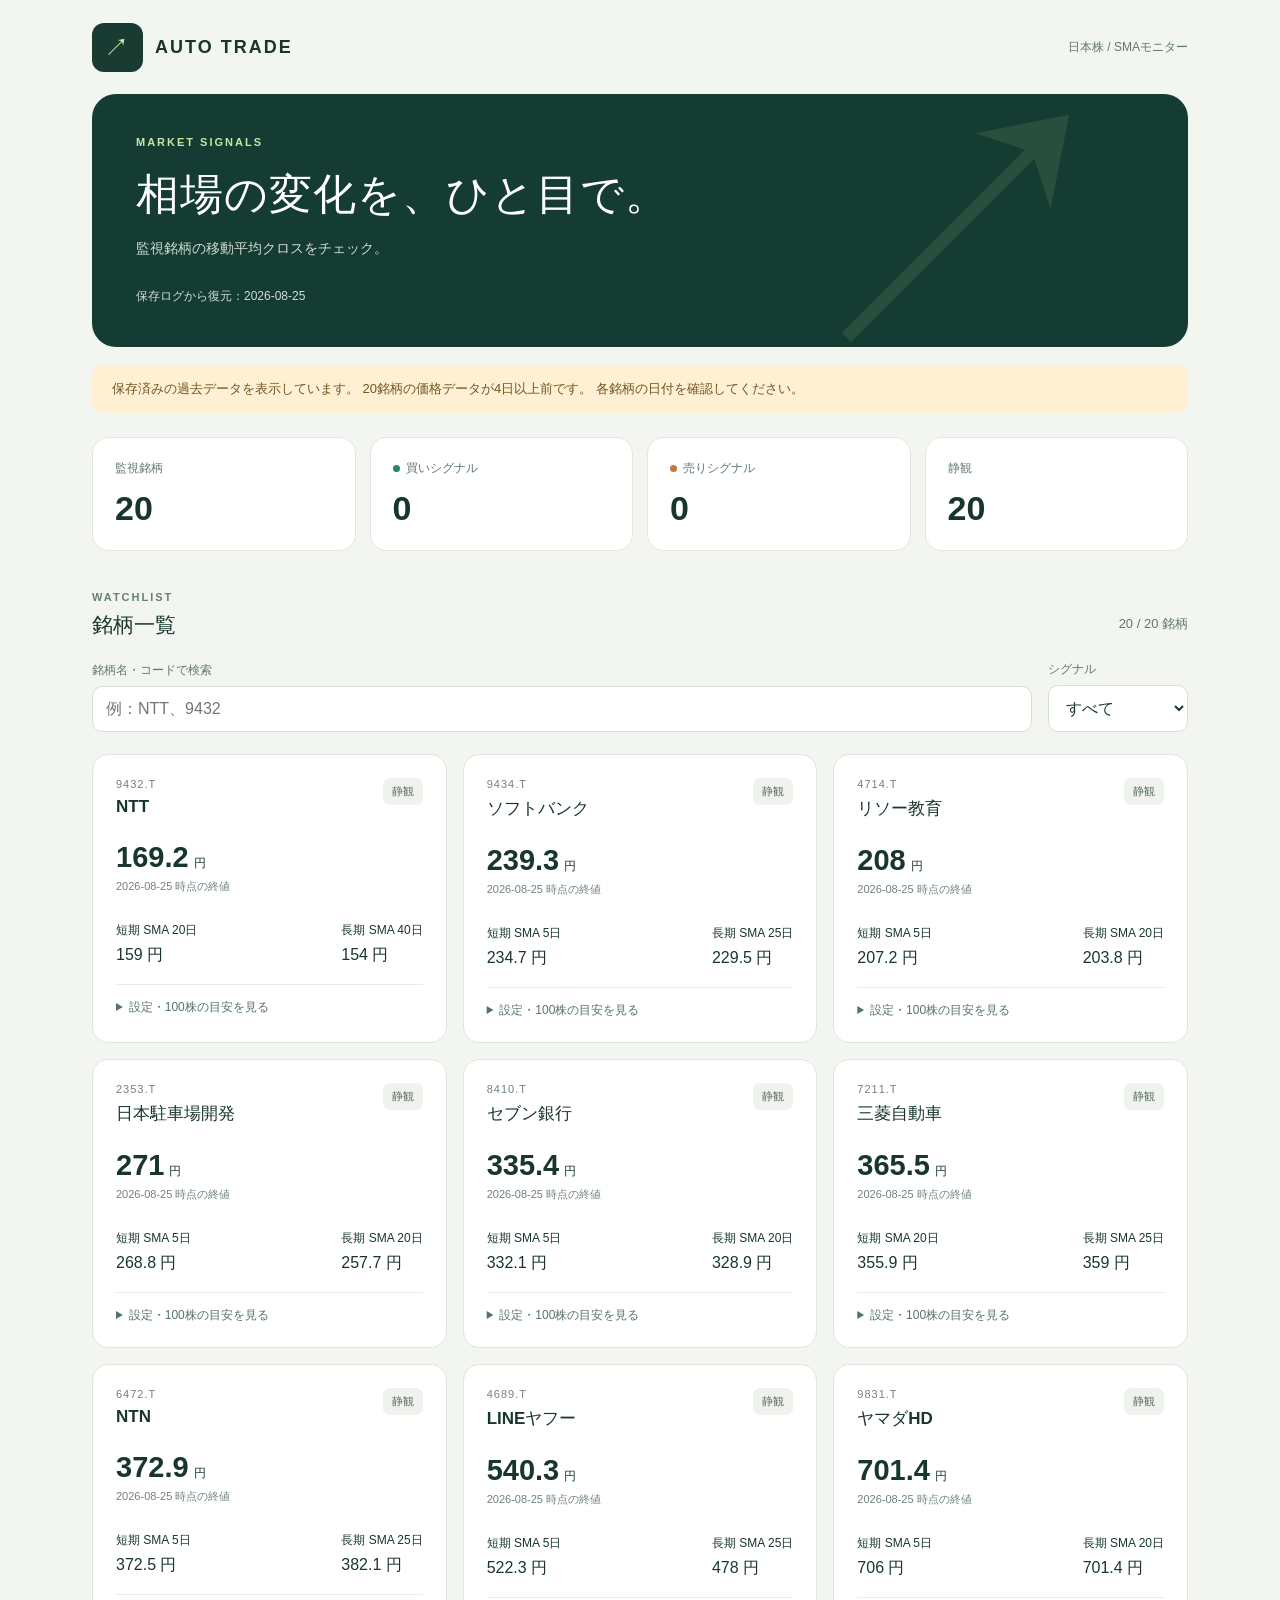
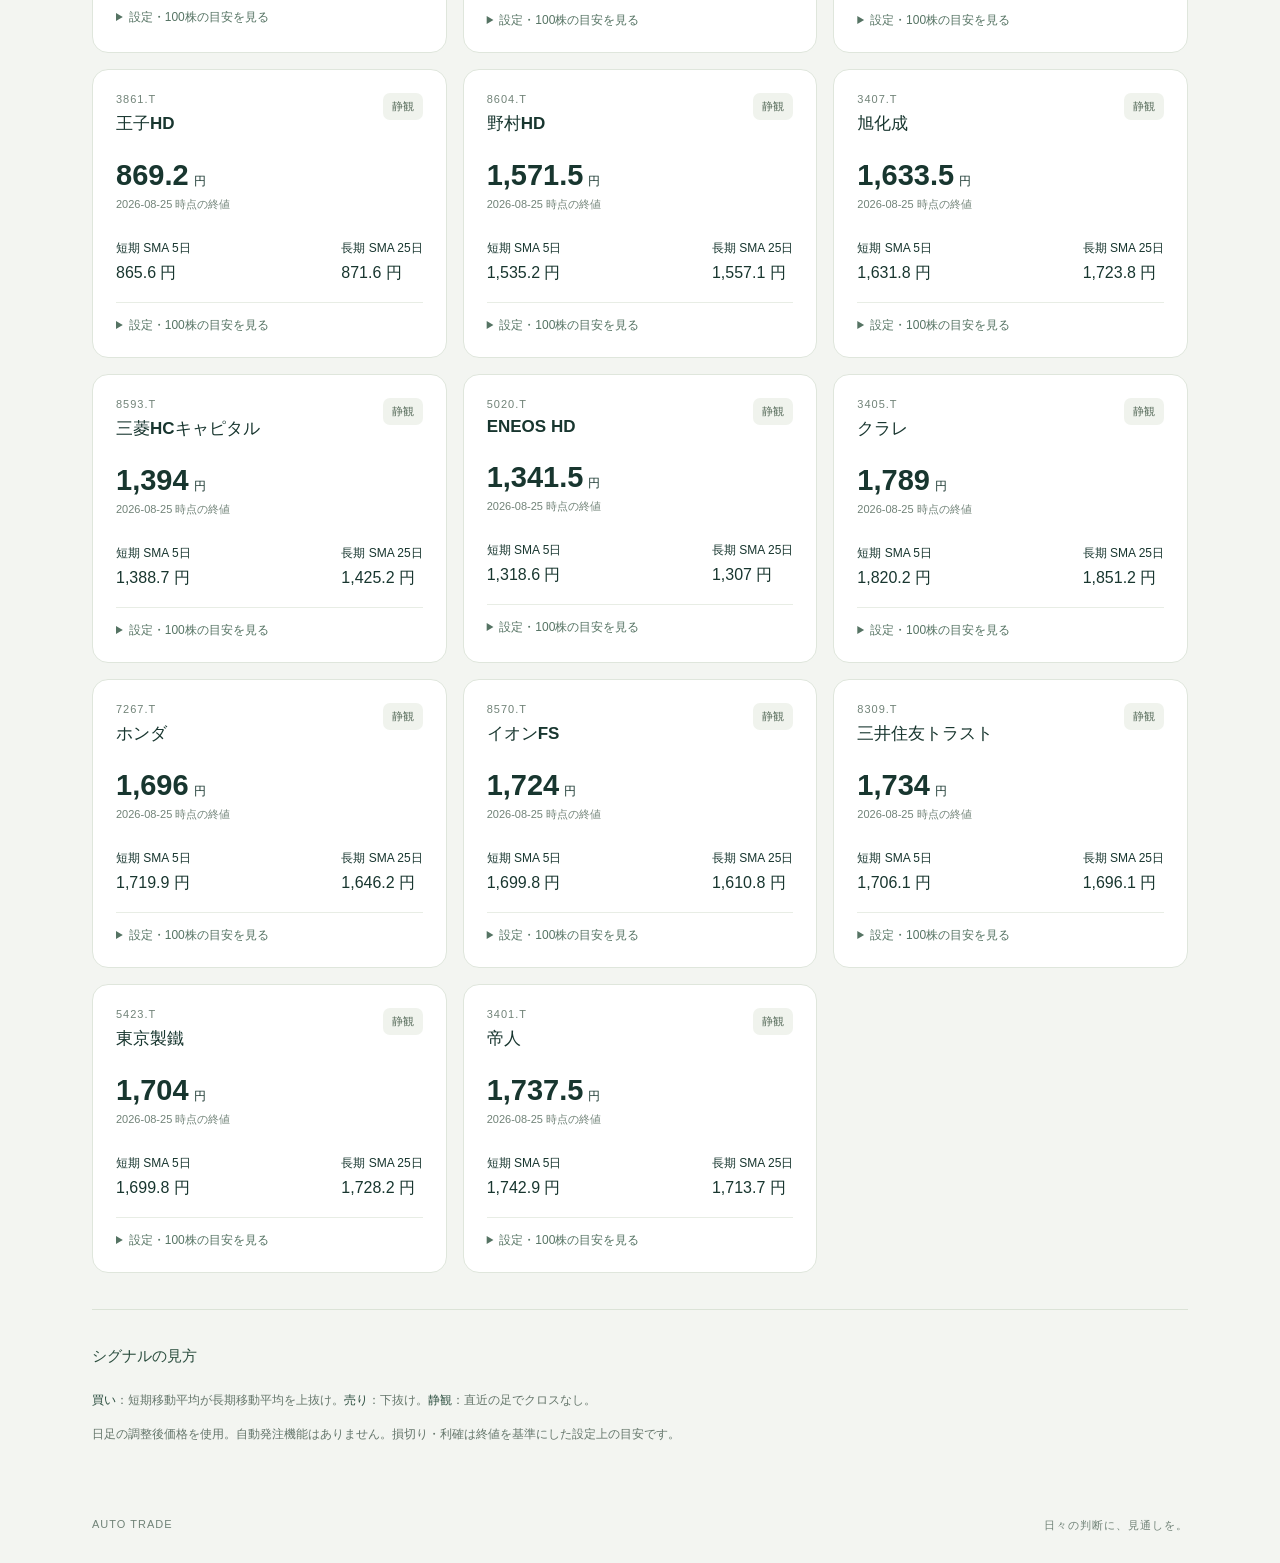
==== site/index.html @ 1e4bc66f "Publish mobile signal dashboard" ====
<!doctype html>
<html lang="ja">
<head><meta charset="utf-8"><meta name="viewport" content="width=device-width, initial-scale=1"><meta name="theme-color" content="#112b27"><title>AUTO TRADE | シグナルボード</title><link rel="stylesheet" href="style.css"><script src="app.js" defer></script></head>
<body>
<header><a href="./" class="brand"><span class="mark">↗</span> AUTO TRADE</a><span class="header-note">日本株 / SMAモニター</span></header>
<main><section class="hero"><div class="eyebrow">MARKET SIGNALS</div><h1>相場の変化を、<br>ひと目で。</h1><p>監視銘柄の移動平均クロスをチェック。</p><div id="updated">データを読み込んでいます…</div></section>
<div id="notice" role="status" hidden></div>
<section class="summary" aria-label="シグナル集計"><div><span>監視銘柄</span><strong id="total">—</strong></div><div><span><i class="dot buy"></i>買いシグナル</span><strong id="buy">—</strong></div><div><span><i class="dot sell"></i>売りシグナル</span><strong id="sell">—</strong></div><div><span>静観</span><strong id="hold">—</strong></div></section>
<section class="watchlist"><div class="section-title"><div><div class="eyebrow">WATCHLIST</div><h2>銘柄一覧</h2></div><span id="count" aria-live="polite"></span></div><div class="controls"><label class="search"><span>銘柄名・コードで検索</span><input id="search" type="search" placeholder="例：NTT、9432" autocomplete="off"></label><label class="filter-label">シグナル<select id="filter"><option value="all">すべて</option><option value="buy">買い</option><option value="sell">売り</option><option value="hold">静観</option><option value="unavailable">取得不可</option></select></label></div><div id="stocks" class="grid"></div><p id="empty" hidden>該当する銘柄はありません。検索条件を変更してください。</p></section>
<section class="explanation"><h2>シグナルの見方</h2><p><b>買い</b>：短期移動平均が長期移動平均を上抜け。<b>売り</b>：下抜け。<b>静観</b>：直近の足でクロスなし。</p><p>日足の調整後価格を使用。自動発注機能はありません。損切り・利確は終値を基準にした設定上の目安です。</p></section>
</main><footer>AUTO TRADE <span>日々の判断に、見通しを。</span></footer>
</body></html>
---- site/style.css ----
:root{font-family:-apple-system,BlinkMacSystemFont,"Hiragino Kaku Gothic ProN","Noto Sans JP",sans-serif;color:#18362f;background:#f3f5f1;font-synthesis:none}*{box-sizing:border-box}body{margin:0}header,main,footer{max-width:1160px;margin:auto}header{height:94px;display:flex;align-items:center;justify-content:space-between;padding:0 32px}.brand{text-decoration:none;color:inherit;font-size:18px;font-weight:800;letter-spacing:2px;display:flex;align-items:center;gap:12px}.mark{background:#183c32;color:#ccebaa;border-radius:12px;padding:8px 12px;font-size:25px}.header-note{font-size:12px;color:#63776f}main{padding:0 32px}.hero{position:relative;border-radius:24px;background:#153c32;color:#fff;padding:42px 44px;overflow:hidden}.hero:after{content:'↗';position:absolute;right:55px;top:-90px;font-size:350px;color:#c8eba51a;pointer-events:none}.eyebrow{font-size:11px;font-weight:700;letter-spacing:2px;color:#648173}.hero .eyebrow{color:#c4e8a4}h1{font-size:43px;line-height:1.4;letter-spacing:1px;margin:16px 0}h1 br{display:none}.hero p{font-size:14px;color:#d0ddd5}#updated{font-size:12px;margin-top:30px;color:#d0ddd5}#notice{background:#fff0d4;color:#715622;padding:15px 20px;border-radius:12px;margin-top:18px;font-size:13px}.summary{display:grid;grid-template-columns:repeat(4,1fr);gap:14px;margin:24px 0 40px}.summary>div{padding:22px;background:white;border:1px solid #e1e7df;border-radius:16px}.summary span{display:block;font-size:12px;color:#63776f}.summary strong{display:block;font-size:34px;margin-top:12px;font-weight:600}.dot{display:inline-block;width:7px;height:7px;border-radius:50%;margin-right:6px}.dot.buy{background:#288565}.dot.sell{background:#c27743}.section-title{display:flex;justify-content:space-between;align-items:center}h2{font-size:21px;margin:8px 0 18px}#count{font-size:13px;color:#63776f}.controls{display:flex;gap:16px;margin:4px 0 22px;align-items:end}.search{flex:1}.controls label{font-size:12px;color:#63776f}.search span{display:block;margin-bottom:7px}input,select{font:inherit;color:#18362f;border:1px solid #d5dfd3;border-radius:10px;background:white;padding:13px;font-size:16px}input{width:100%}.filter-label select{display:block;margin-top:7px;min-width:140px}input:focus,select:focus,summary:focus-visible{outline:2px solid #3c805f;outline-offset:3px}.grid{display:grid;grid-template-columns:repeat(3,minmax(0,1fr));gap:16px}.card{background:#fff;border:1px solid #dfe6dc;border-radius:16px;padding:23px;min-width:0}.card-head{display:flex;justify-content:space-between;align-items:start;gap:8px}.ticker{font-size:11px;color:#718378;letter-spacing:1px}.card h3{font-size:17px;margin:7px 0 0}.badge{font-size:11px;padding:6px 9px;background:#f0f3ed;border-radius:7px;white-space:nowrap;color:#526756}.badge.buy{background:#dff1e6;color:#196548}.badge.sell{background:#fce9dc;color:#97572d}.price{font-size:29px;font-weight:600;margin:24px 0 5px;font-variant-numeric:tabular-nums}.price small{font-size:12px;font-weight:400;margin-left:5px}.date{font-size:11px;color:#718378}.averages{display:flex;justify-content:space-between;padding:18px 0;font-size:12px;margin-top:10px;gap:8px}.averages b{display:block;font-size:16px;margin-top:6px;font-weight:500}details{border-top:1px solid #e8ede5;font-size:12px}summary{cursor:pointer;padding-top:14px;color:#557363}dl{display:grid;grid-template-columns:1fr 1fr;gap:10px}dd{text-align:right;margin:0}dt{color:#6a7c70}.explanation{margin:36px 0;padding:24px 0;border-top:1px solid #dbe3d7;color:#65766b;font-size:12px;line-height:1.9}.explanation h2{font-size:15px;color:#294c3d}.explanation b{color:#294c3d}footer{padding:0 32px 30px;font-size:11px;letter-spacing:1px;display:flex;justify-content:space-between;color:#718378}#empty{padding:35px;text-align:center;color:#6a7c70}@media(max-width:900px){.grid{grid-template-columns:repeat(2,minmax(0,1fr))}.hero:after{right:0}h1{font-size:36px}}@media(max-width:600px){header{height:76px;padding:0 20px}.brand{font-size:14px}.header-note{font-size:10px}main{padding:0 16px}.hero{padding:30px 24px;border-radius:18px}h1{font-size:32px}h1 br{display:block}.hero:after{font-size:290px;right:-45px;top:-35px}.hero p{font-size:12px}.summary{grid-template-columns:repeat(2,1fr);gap:10px;margin:16px 0 30px}.summary>div{padding:17px}.summary strong{font-size:29px;margin-top:8px}.grid{grid-template-columns:1fr}.controls{gap:10px}.filter-label select{min-width:100px}.card{padding:22px}.price{margin-top:20px}.explanation{padding:18px 6px}footer{padding:0 20px 24px;font-size:9px}.header-note{max-width:85px;text-align:right}}
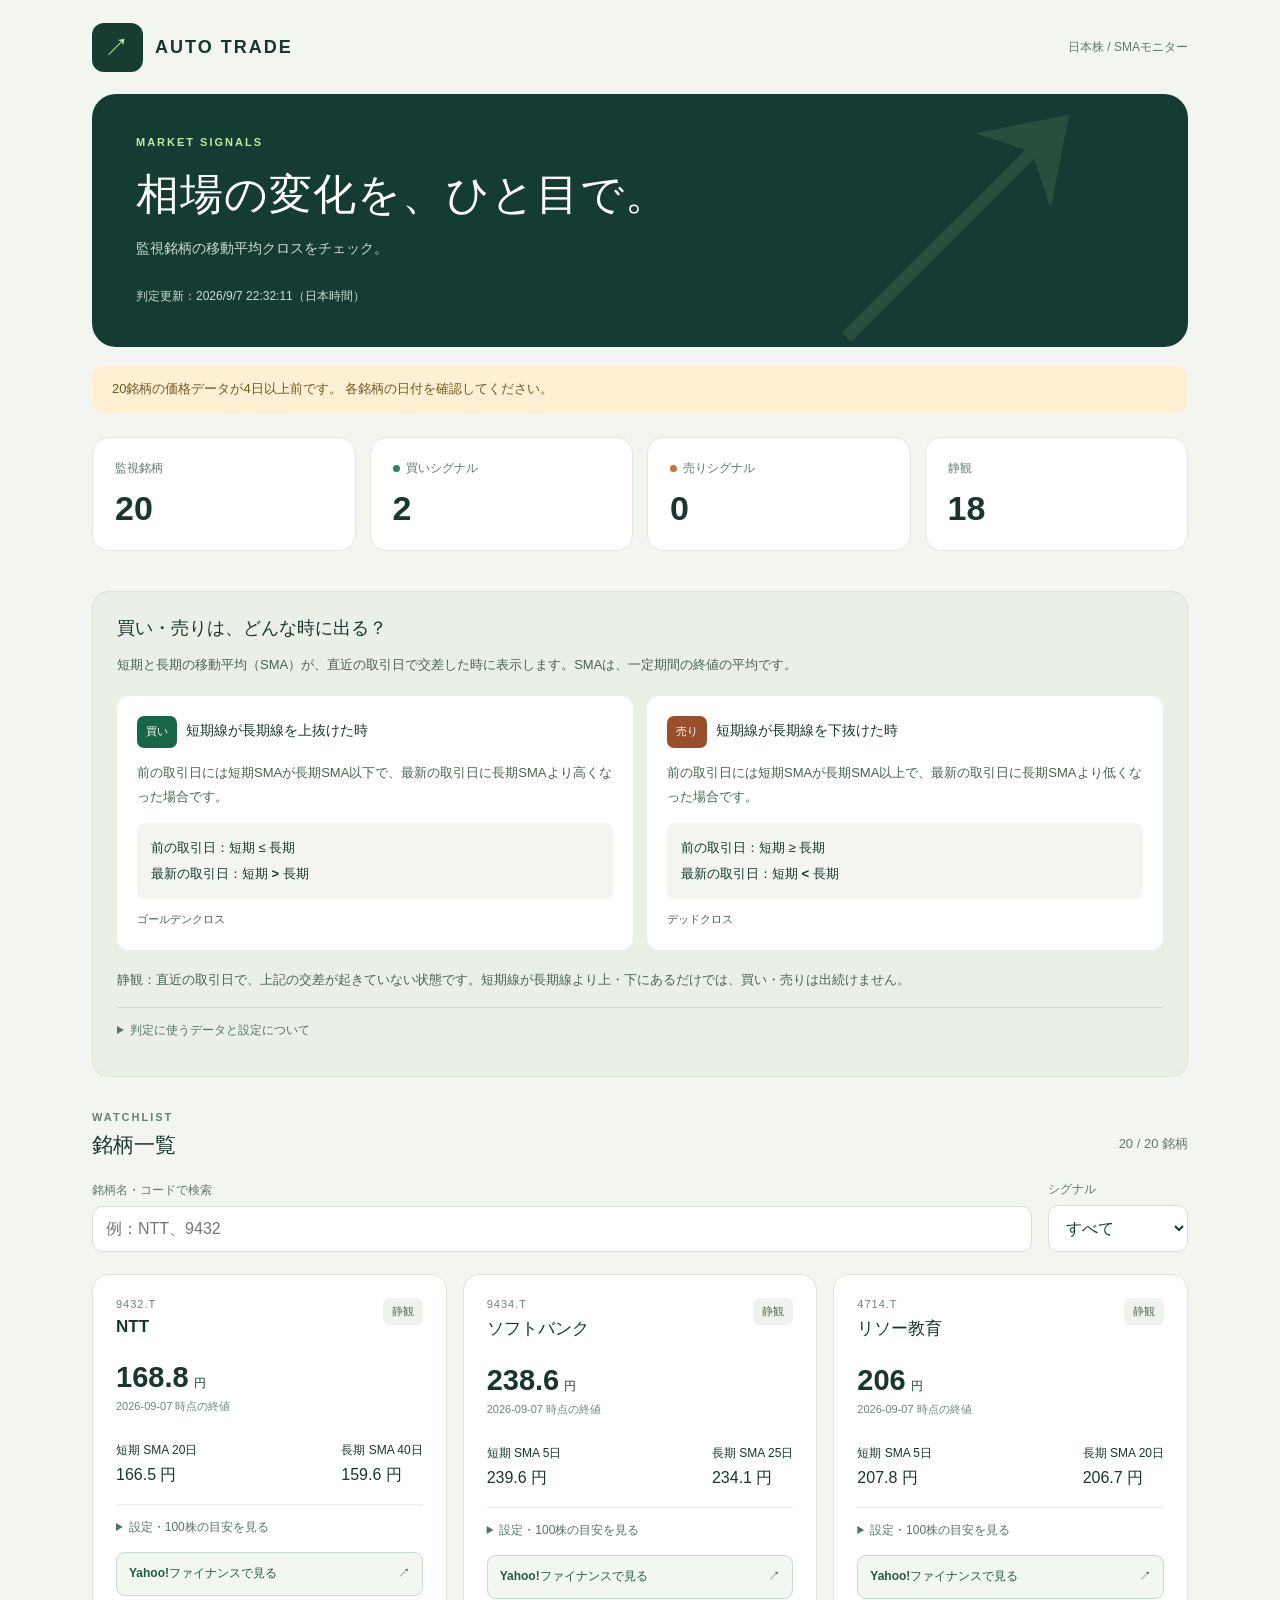
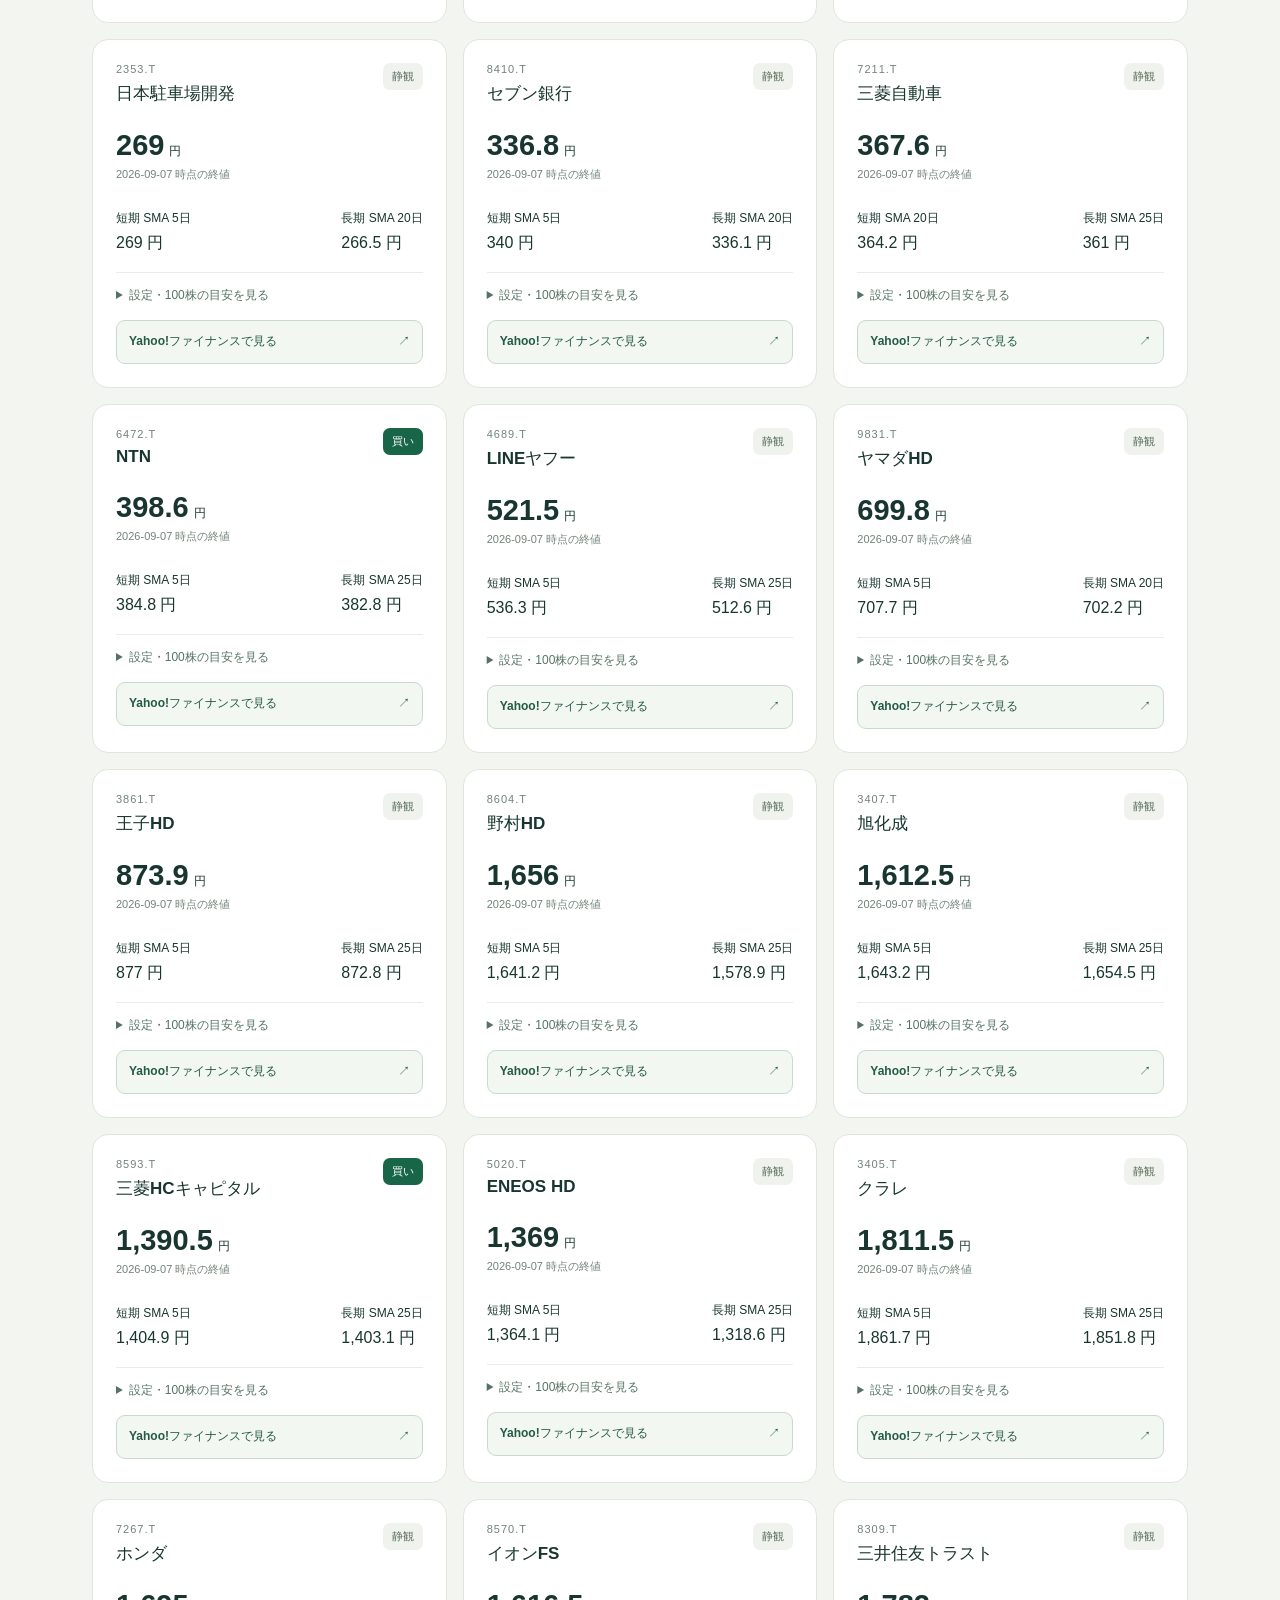
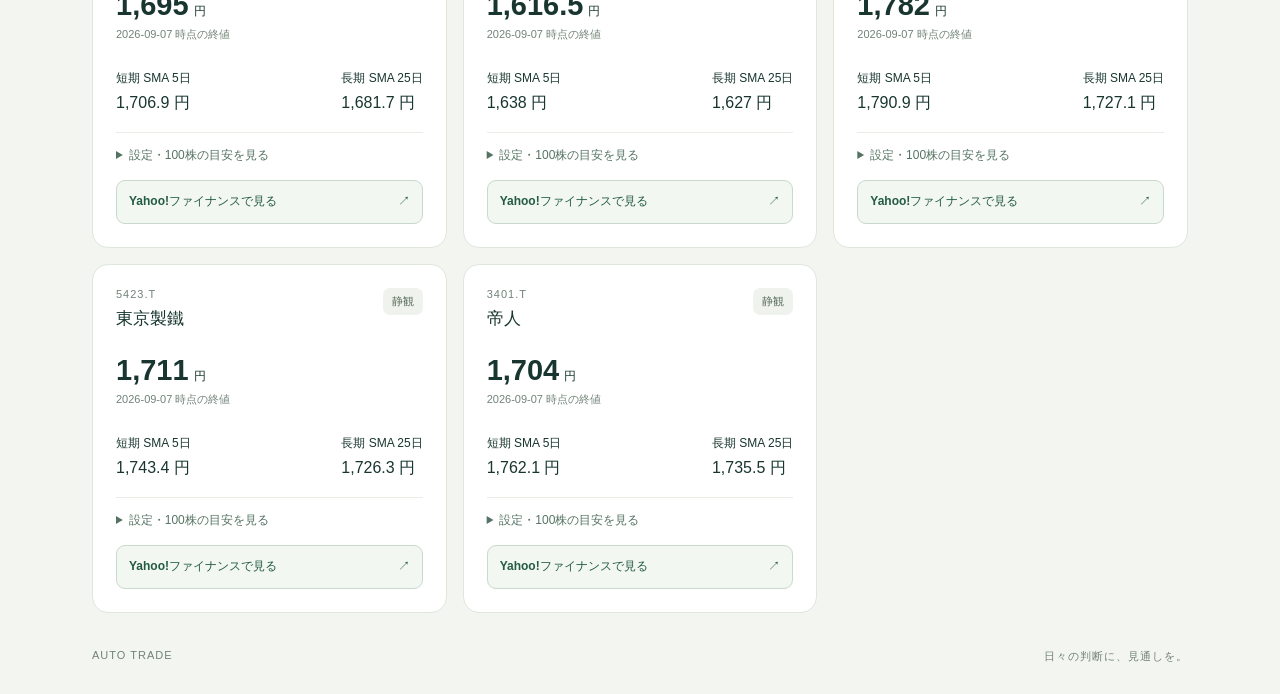
==== commit ce63055b: "Update signal dashboard" ====
--- a/site/index.html
+++ b/site/index.html
@@ -6,7 +6,17 @@
 <main><section class="hero"><div class="eyebrow">MARKET SIGNALS</div><h1>相場の変化を、<br>ひと目で。</h1><p>監視銘柄の移動平均クロスをチェック。</p><div id="updated">データを読み込んでいます…</div></section>
 <div id="notice" role="status" hidden></div>
 <section class="summary" aria-label="シグナル集計"><div><span>監視銘柄</span><strong id="total">—</strong></div><div><span><i class="dot buy"></i>買いシグナル</span><strong id="buy">—</strong></div><div><span><i class="dot sell"></i>売りシグナル</span><strong id="sell">—</strong></div><div><span>静観</span><strong id="hold">—</strong></div></section>
+<section class="signal-guide" aria-labelledby="signal-guide-title">
+<h2 id="signal-guide-title">買い・売りは、どんな時に出る？</h2>
+<p class="guide-intro">短期と長期の移動平均（SMA）が、直近の取引日で交差した時に表示します。SMAは、一定期間の終値の平均です。</p>
+<div class="signal-rules">
+<article class="signal-rule"><h3><span class="badge buy">買い</span> 短期線が長期線を上抜けた時</h3><p>前の取引日には短期SMAが長期SMA以下で、最新の取引日に長期SMAより高くなった場合です。</p><div class="rule-formula">前の取引日：短期 ≤ 長期<br><strong>最新の取引日：短期 &gt; 長期</strong></div><p class="rule-name">ゴールデンクロス</p></article>
+<article class="signal-rule"><h3><span class="badge sell">売り</span> 短期線が長期線を下抜けた時</h3><p>前の取引日には短期SMAが長期SMA以上で、最新の取引日に長期SMAより低くなった場合です。</p><div class="rule-formula">前の取引日：短期 ≥ 長期<br><strong>最新の取引日：短期 &lt; 長期</strong></div><p class="rule-name">デッドクロス</p></article>
+</div>
+<p class="guide-note"><b>静観：</b>直近の取引日で、上記の交差が起きていない状態です。短期線が長期線より上・下にあるだけでは、買い・売りは出続けません。</p>
+<details class="guide-details"><summary>判定に使うデータと設定について</summary><p>各銘柄カードの日付の調整後終値を使い、その1つ前の取引日と比較します。短期・長期の期間は銘柄ごとに異なり、カードに表示しています。必要なデータがそろわない場合は「取得不可」です。</p><p>売りシグナルは移動平均の交差で判定します。表示中の損切り・利確価格への到達を判定したものではありません。損切り・利確価格は終値を基準にした設定上の目安で、自動発注機能はありません。</p></details>
+</section>
 <section class="watchlist"><div class="section-title"><div><div class="eyebrow">WATCHLIST</div><h2>銘柄一覧</h2></div><span id="count" aria-live="polite"></span></div><div class="controls"><label class="search"><span>銘柄名・コードで検索</span><input id="search" type="search" placeholder="例：NTT、9432" autocomplete="off"></label><label class="filter-label">シグナル<select id="filter"><option value="all">すべて</option><option value="buy">買い</option><option value="sell">売り</option><option value="hold">静観</option><option value="unavailable">取得不可</option></select></label></div><div id="stocks" class="grid"></div><p id="empty" hidden>該当する銘柄はありません。検索条件を変更してください。</p></section>
-<section class="explanation"><h2>シグナルの見方</h2><p><b>買い</b>：短期移動平均が長期移動平均を上抜け。<b>売り</b>：下抜け。<b>静観</b>：直近の足でクロスなし。</p><p>日足の調整後価格を使用。自動発注機能はありません。損切り・利確は終値を基準にした設定上の目安です。</p></section>
+
 </main><footer>AUTO TRADE <span>日々の判断に、見通しを。</span></footer>
 </body></html>
--- a/site/style.css
+++ b/site/style.css
@@ -1 +1,5 @@
-:root{font-family:-apple-system,BlinkMacSystemFont,"Hiragino Kaku Gothic ProN","Noto Sans JP",sans-serif;color:#18362f;background:#f3f5f1;font-synthesis:none}*{box-sizing:border-box}body{margin:0}header,main,footer{max-width:1160px;margin:auto}header{height:94px;display:flex;align-items:center;justify-content:space-between;padding:0 32px}.brand{text-decoration:none;color:inherit;font-size:18px;font-weight:800;letter-spacing:2px;display:flex;align-items:center;gap:12px}.mark{background:#183c32;color:#ccebaa;border-radius:12px;padding:8px 12px;font-size:25px}.header-note{font-size:12px;color:#63776f}main{padding:0 32px}.hero{position:relative;border-radius:24px;background:#153c32;color:#fff;padding:42px 44px;overflow:hidden}.hero:after{content:'↗';position:absolute;right:55px;top:-90px;font-size:350px;color:#c8eba51a;pointer-events:none}.eyebrow{font-size:11px;font-weight:700;letter-spacing:2px;color:#648173}.hero .eyebrow{color:#c4e8a4}h1{font-size:43px;line-height:1.4;letter-spacing:1px;margin:16px 0}h1 br{display:none}.hero p{font-size:14px;color:#d0ddd5}#updated{font-size:12px;margin-top:30px;color:#d0ddd5}#notice{background:#fff0d4;color:#715622;padding:15px 20px;border-radius:12px;margin-top:18px;font-size:13px}.summary{display:grid;grid-template-columns:repeat(4,1fr);gap:14px;margin:24px 0 40px}.summary>div{padding:22px;background:white;border:1px solid #e1e7df;border-radius:16px}.summary span{display:block;font-size:12px;color:#63776f}.summary strong{display:block;font-size:34px;margin-top:12px;font-weight:600}.dot{display:inline-block;width:7px;height:7px;border-radius:50%;margin-right:6px}.dot.buy{background:#288565}.dot.sell{background:#c27743}.section-title{display:flex;justify-content:space-between;align-items:center}h2{font-size:21px;margin:8px 0 18px}#count{font-size:13px;color:#63776f}.controls{display:flex;gap:16px;margin:4px 0 22px;align-items:end}.search{flex:1}.controls label{font-size:12px;color:#63776f}.search span{display:block;margin-bottom:7px}input,select{font:inherit;color:#18362f;border:1px solid #d5dfd3;border-radius:10px;background:white;padding:13px;font-size:16px}input{width:100%}.filter-label select{display:block;margin-top:7px;min-width:140px}input:focus,select:focus,summary:focus-visible{outline:2px solid #3c805f;outline-offset:3px}.grid{display:grid;grid-template-columns:repeat(3,minmax(0,1fr));gap:16px}.card{background:#fff;border:1px solid #dfe6dc;border-radius:16px;padding:23px;min-width:0}.card-head{display:flex;justify-content:space-between;align-items:start;gap:8px}.ticker{font-size:11px;color:#718378;letter-spacing:1px}.card h3{font-size:17px;margin:7px 0 0}.badge{font-size:11px;padding:6px 9px;background:#f0f3ed;border-radius:7px;white-space:nowrap;color:#526756}.badge.buy{background:#dff1e6;color:#196548}.badge.sell{background:#fce9dc;color:#97572d}.price{font-size:29px;font-weight:600;margin:24px 0 5px;font-variant-numeric:tabular-nums}.price small{font-size:12px;font-weight:400;margin-left:5px}.date{font-size:11px;color:#718378}.averages{display:flex;justify-content:space-between;padding:18px 0;font-size:12px;margin-top:10px;gap:8px}.averages b{display:block;font-size:16px;margin-top:6px;font-weight:500}details{border-top:1px solid #e8ede5;font-size:12px}summary{cursor:pointer;padding-top:14px;color:#557363}dl{display:grid;grid-template-columns:1fr 1fr;gap:10px}dd{text-align:right;margin:0}dt{color:#6a7c70}.explanation{margin:36px 0;padding:24px 0;border-top:1px solid #dbe3d7;color:#65766b;font-size:12px;line-height:1.9}.explanation h2{font-size:15px;color:#294c3d}.explanation b{color:#294c3d}footer{padding:0 32px 30px;font-size:11px;letter-spacing:1px;display:flex;justify-content:space-between;color:#718378}#empty{padding:35px;text-align:center;color:#6a7c70}@media(max-width:900px){.grid{grid-template-columns:repeat(2,minmax(0,1fr))}.hero:after{right:0}h1{font-size:36px}}@media(max-width:600px){header{height:76px;padding:0 20px}.brand{font-size:14px}.header-note{font-size:10px}main{padding:0 16px}.hero{padding:30px 24px;border-radius:18px}h1{font-size:32px}h1 br{display:block}.hero:after{font-size:290px;right:-45px;top:-35px}.hero p{font-size:12px}.summary{grid-template-columns:repeat(2,1fr);gap:10px;margin:16px 0 30px}.summary>div{padding:17px}.summary strong{font-size:29px;margin-top:8px}.grid{grid-template-columns:1fr}.controls{gap:10px}.filter-label select{min-width:100px}.card{padding:22px}.price{margin-top:20px}.explanation{padding:18px 6px}footer{padding:0 20px 24px;font-size:9px}.header-note{max-width:85px;text-align:right}}
+:root{font-family:-apple-system,BlinkMacSystemFont,"Hiragino Kaku Gothic ProN","Noto Sans JP",sans-serif;color:#18362f;background:#f3f5f1;font-synthesis:none}*{box-sizing:border-box}body{margin:0}header,main,footer{max-width:1160px;margin:auto}header{height:94px;display:flex;align-items:center;justify-content:space-between;padding:0 32px}.brand{text-decoration:none;color:inherit;font-size:18px;font-weight:800;letter-spacing:2px;display:flex;align-items:center;gap:12px}.mark{background:#183c32;color:#ccebaa;border-radius:12px;padding:8px 12px;font-size:25px}.header-note{font-size:12px;color:#63776f}main{padding:0 32px}.hero{position:relative;border-radius:24px;background:#153c32;color:#fff;padding:42px 44px;overflow:hidden}.hero:after{content:'↗';position:absolute;right:55px;top:-90px;font-size:350px;color:#c8eba51a;pointer-events:none}.eyebrow{font-size:11px;font-weight:700;letter-spacing:2px;color:#648173}.hero .eyebrow{color:#c4e8a4}h1{font-size:43px;line-height:1.4;letter-spacing:1px;margin:16px 0}h1 br{display:none}.hero p{font-size:14px;color:#d0ddd5}#updated{font-size:12px;margin-top:30px;color:#d0ddd5}#notice{background:#fff0d4;color:#715622;padding:15px 20px;border-radius:12px;margin-top:18px;font-size:13px}.summary{display:grid;grid-template-columns:repeat(4,1fr);gap:14px;margin:24px 0 40px}.summary>div{padding:22px;background:white;border:1px solid #e1e7df;border-radius:16px}.summary span{display:block;font-size:12px;color:#63776f}.summary strong{display:block;font-size:34px;margin-top:12px;font-weight:600}.dot{display:inline-block;width:7px;height:7px;border-radius:50%;margin-right:6px}.dot.buy{background:#288565}.dot.sell{background:#c27743}.section-title{display:flex;justify-content:space-between;align-items:center}h2{font-size:21px;margin:8px 0 18px}#count{font-size:13px;color:#63776f}.controls{display:flex;gap:16px;margin:4px 0 22px;align-items:end}.search{flex:1}.controls label{font-size:12px;color:#63776f}.search span{display:block;margin-bottom:7px}input,select{font:inherit;color:#18362f;border:1px solid #d5dfd3;border-radius:10px;background:white;padding:13px;font-size:16px}input{width:100%}.filter-label select{display:block;margin-top:7px;min-width:140px}input:focus,select:focus,summary:focus-visible{outline:2px solid #3c805f;outline-offset:3px}.grid{display:grid;grid-template-columns:repeat(3,minmax(0,1fr));gap:16px}.card{background:#fff;border:1px solid #dfe6dc;border-radius:16px;padding:23px;min-width:0}.card-head{display:flex;justify-content:space-between;align-items:start;gap:8px}.ticker{font-size:11px;color:#718378;letter-spacing:1px}.card h3{font-size:17px;margin:7px 0 0}.badge{font-size:11px;padding:6px 9px;background:#f0f3ed;border-radius:7px;white-space:nowrap;color:#526756}.badge.buy{background:#196548;color:#fff;font-weight:700}.badge.sell{background:#97502b;color:#fff;font-weight:700}.price{font-size:29px;font-weight:600;margin:24px 0 5px;font-variant-numeric:tabular-nums}.price small{font-size:12px;font-weight:400;margin-left:5px}.date{font-size:11px;color:#718378}.averages{display:flex;justify-content:space-between;padding:18px 0;font-size:12px;margin-top:10px;gap:8px}.averages b{display:block;font-size:16px;margin-top:6px;font-weight:500}details{border-top:1px solid #e8ede5;font-size:12px}summary{cursor:pointer;padding-top:14px;color:#557363}dl{display:grid;grid-template-columns:1fr 1fr;gap:10px}dd{text-align:right;margin:0}dt{color:#6a7c70}.explanation{margin:36px 0;padding:24px 0;border-top:1px solid #dbe3d7;color:#65766b;font-size:12px;line-height:1.9}.explanation h2{font-size:15px;color:#294c3d}.explanation b{color:#294c3d}footer{padding:0 32px 30px;font-size:11px;letter-spacing:1px;display:flex;justify-content:space-between;color:#718378}#empty{padding:35px;text-align:center;color:#6a7c70}@media(max-width:900px){.grid{grid-template-columns:repeat(2,minmax(0,1fr))}.hero:after{right:0}h1{font-size:36px}}@media(max-width:600px){header{height:76px;padding:0 20px}.brand{font-size:14px}.header-note{font-size:10px}main{padding:0 16px}.hero{padding:30px 24px;border-radius:18px}h1{font-size:32px}h1 br{display:block}.hero:after{font-size:290px;right:-45px;top:-35px}.hero p{font-size:12px}.summary{grid-template-columns:repeat(2,1fr);gap:10px;margin:16px 0 30px}.summary>div{padding:17px}.summary strong{font-size:29px;margin-top:8px}.grid{grid-template-columns:1fr}.controls{gap:10px}.filter-label select{min-width:100px}.card{padding:22px}.price{margin-top:20px}.explanation{padding:18px 6px}footer{padding:0 20px 24px;font-size:9px}.header-note{max-width:85px;text-align:right}}
+
+.finance-link{display:flex;align-items:center;justify-content:space-between;gap:8px;min-height:44px;margin-top:16px;padding:10px 12px;border:1px solid #c8d9cd;border-radius:9px;background:#f3f7f1;color:#245c43;font-size:12px;font-weight:600;text-decoration:none}.finance-link:hover{background:#e4efdf;border-color:#71977d}.finance-link:focus-visible{outline:2px solid #3c805f;outline-offset:3px}
+
+.signal-guide{margin:0 0 34px;padding:24px;border:1px solid #dbe3d7;border-radius:16px;background:#eaf0e6}.signal-guide h2{font-size:18px;margin:0 0 10px}.guide-intro,.guide-note,.guide-details p{font-size:13px;line-height:1.9;color:#496151}.signal-rules{display:grid;grid-template-columns:repeat(2,minmax(0,1fr));gap:14px;margin-top:18px}.signal-rule{padding:20px;background:#fff;border-radius:12px}.signal-rule h3{font-size:14px;line-height:1.8;margin:0 0 12px}.signal-rule h3 .badge{display:inline-block;margin-right:5px}.signal-rule p{font-size:13px;line-height:1.9;color:#496151}.rule-formula{background:#f3f6f0;border-radius:8px;padding:12px 14px;font-size:13px;line-height:2}.signal-rule .rule-name{font-size:11px;margin:10px 0 0}.guide-note{margin:18px 0 14px}.guide-details{border-color:#cbd8c8}.guide-details summary{min-height:44px}.watchlist{margin-bottom:36px}@media(max-width:600px){.signal-guide{padding:18px}.signal-rules{grid-template-columns:1fr}.signal-guide h2{font-size:16px}.signal-rule{padding:16px}}
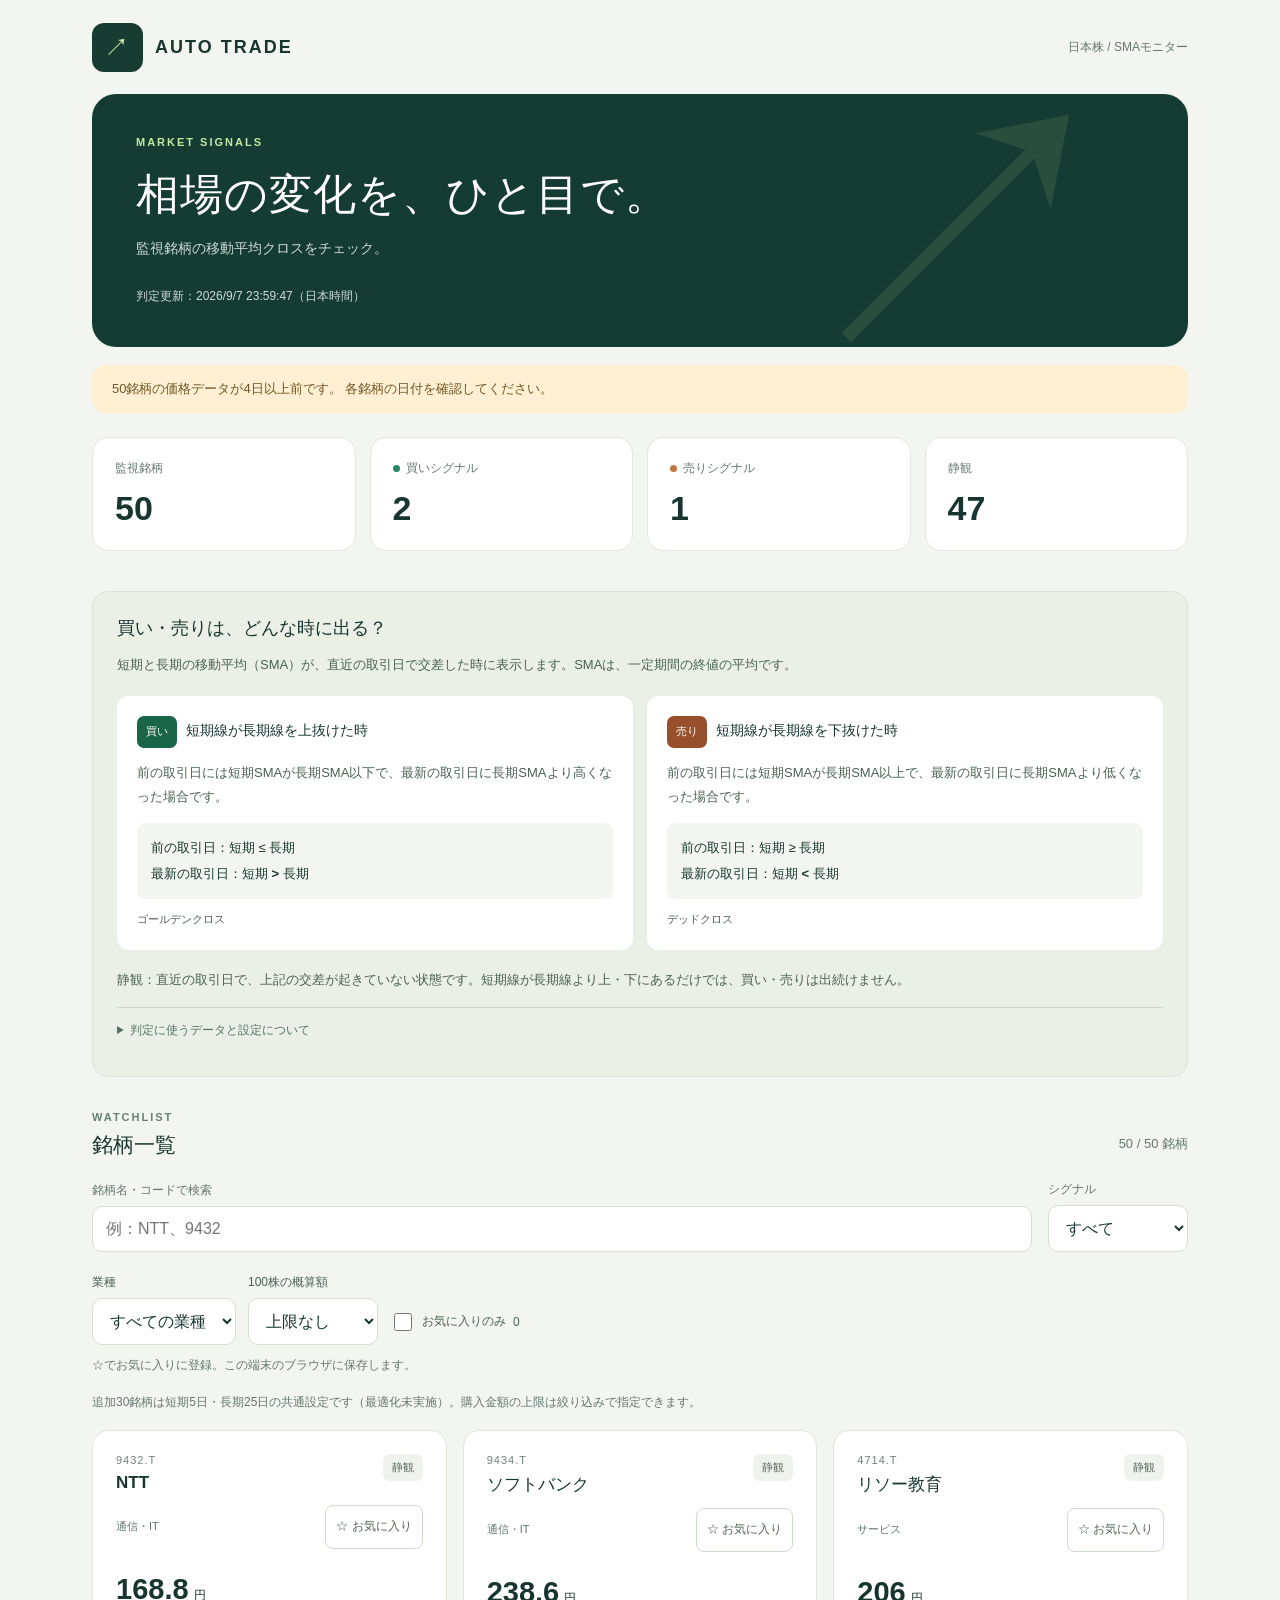
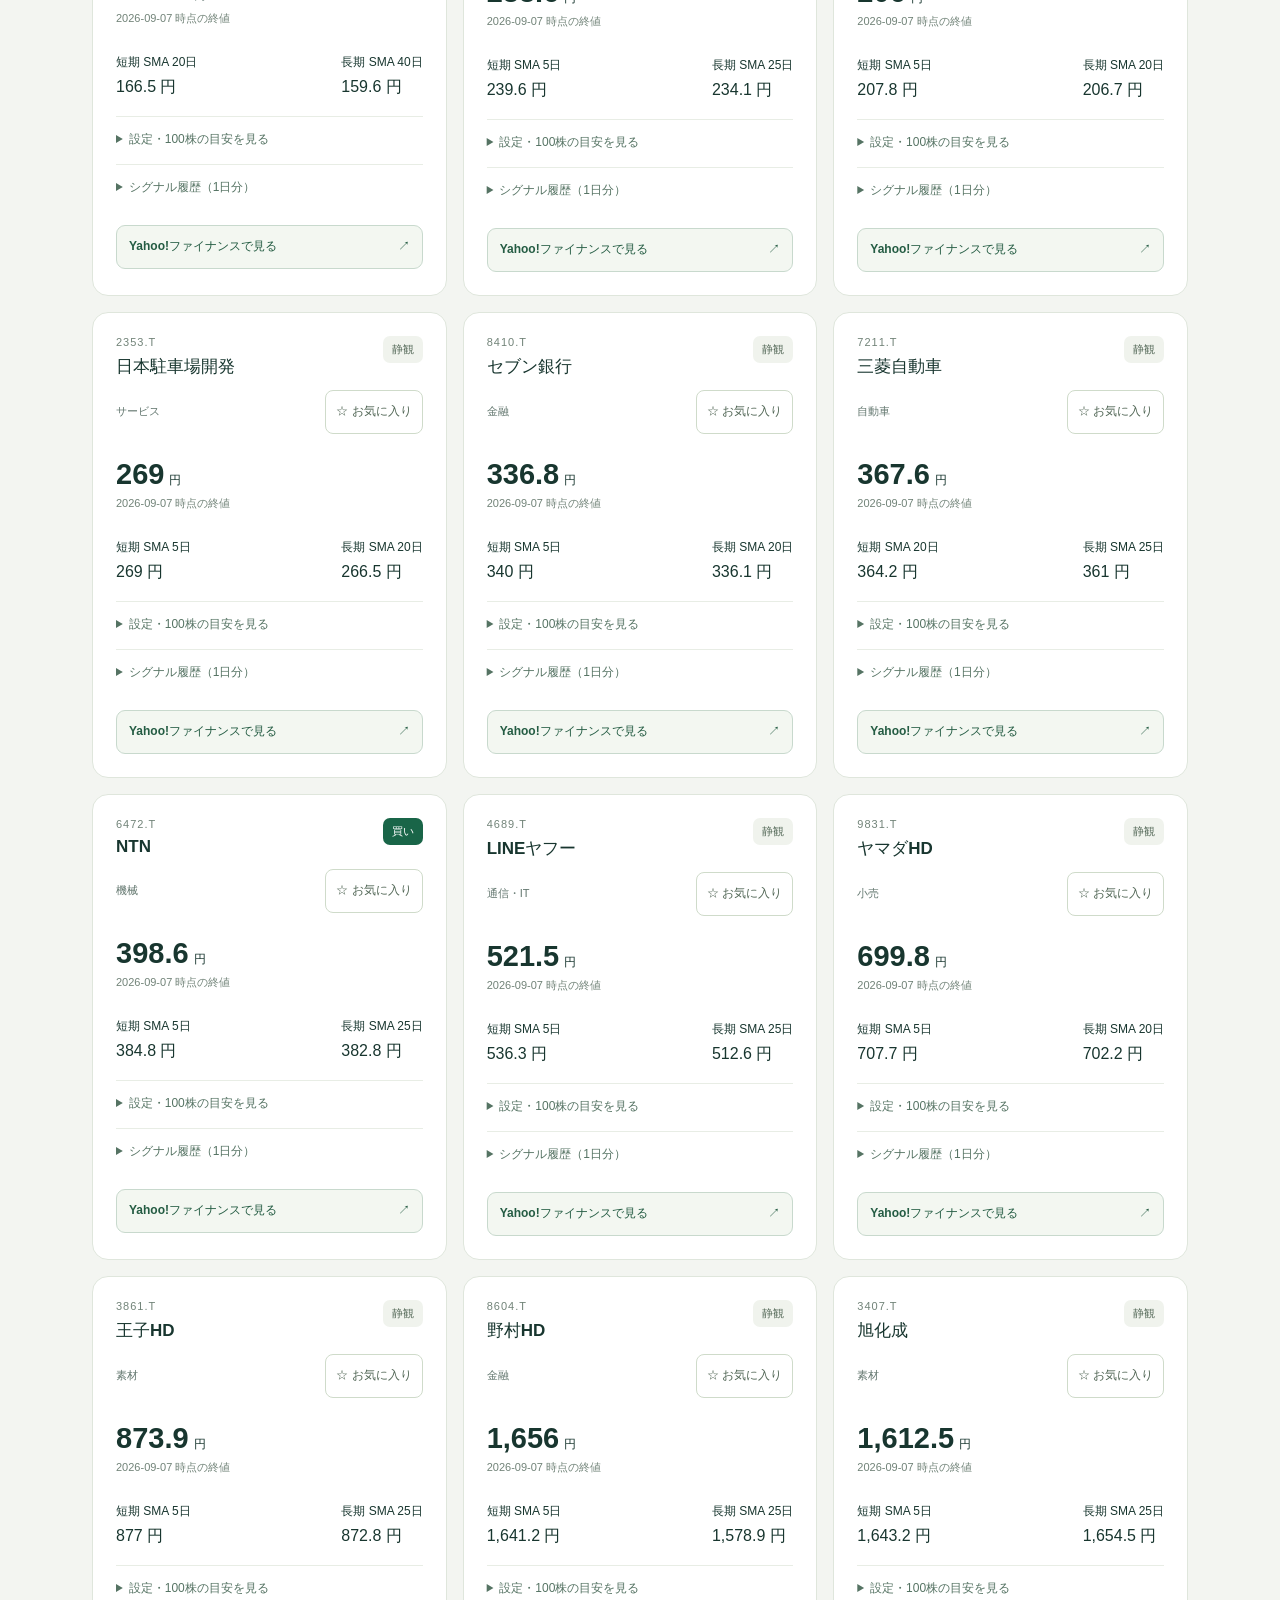
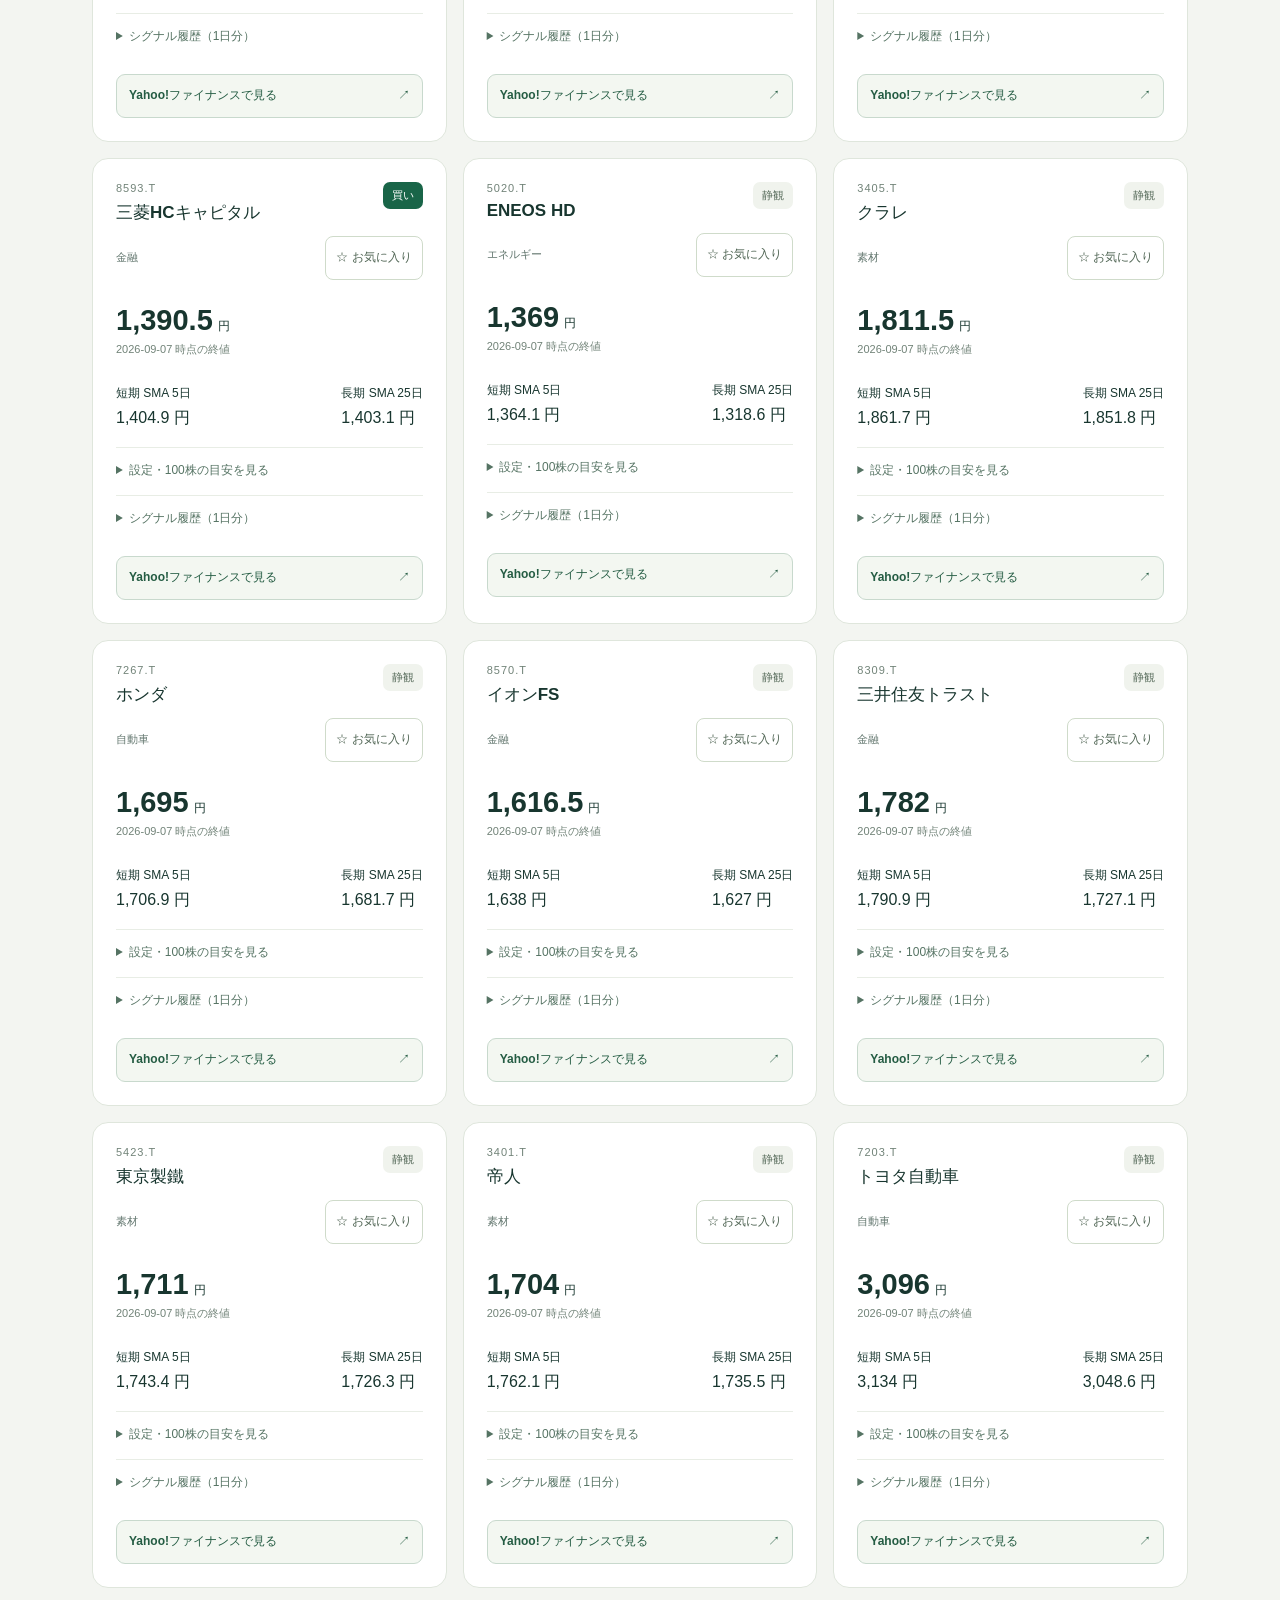
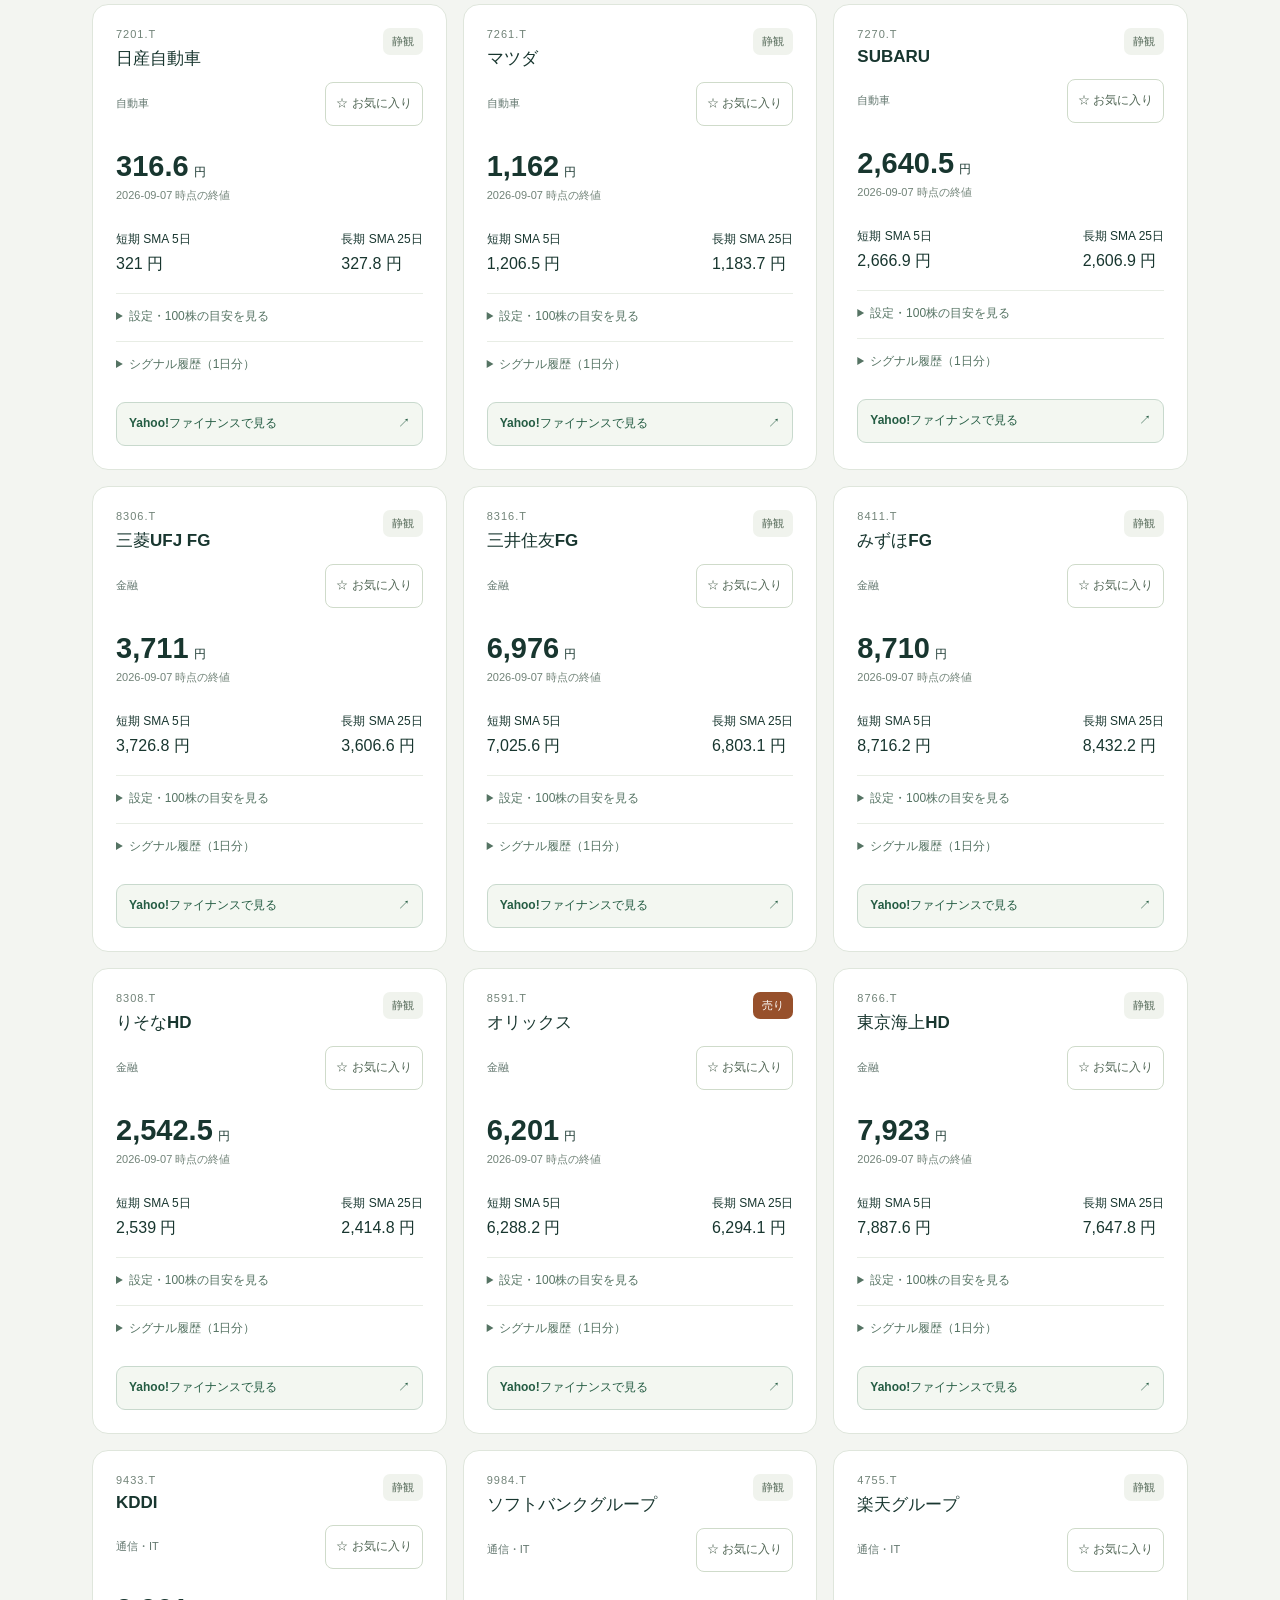
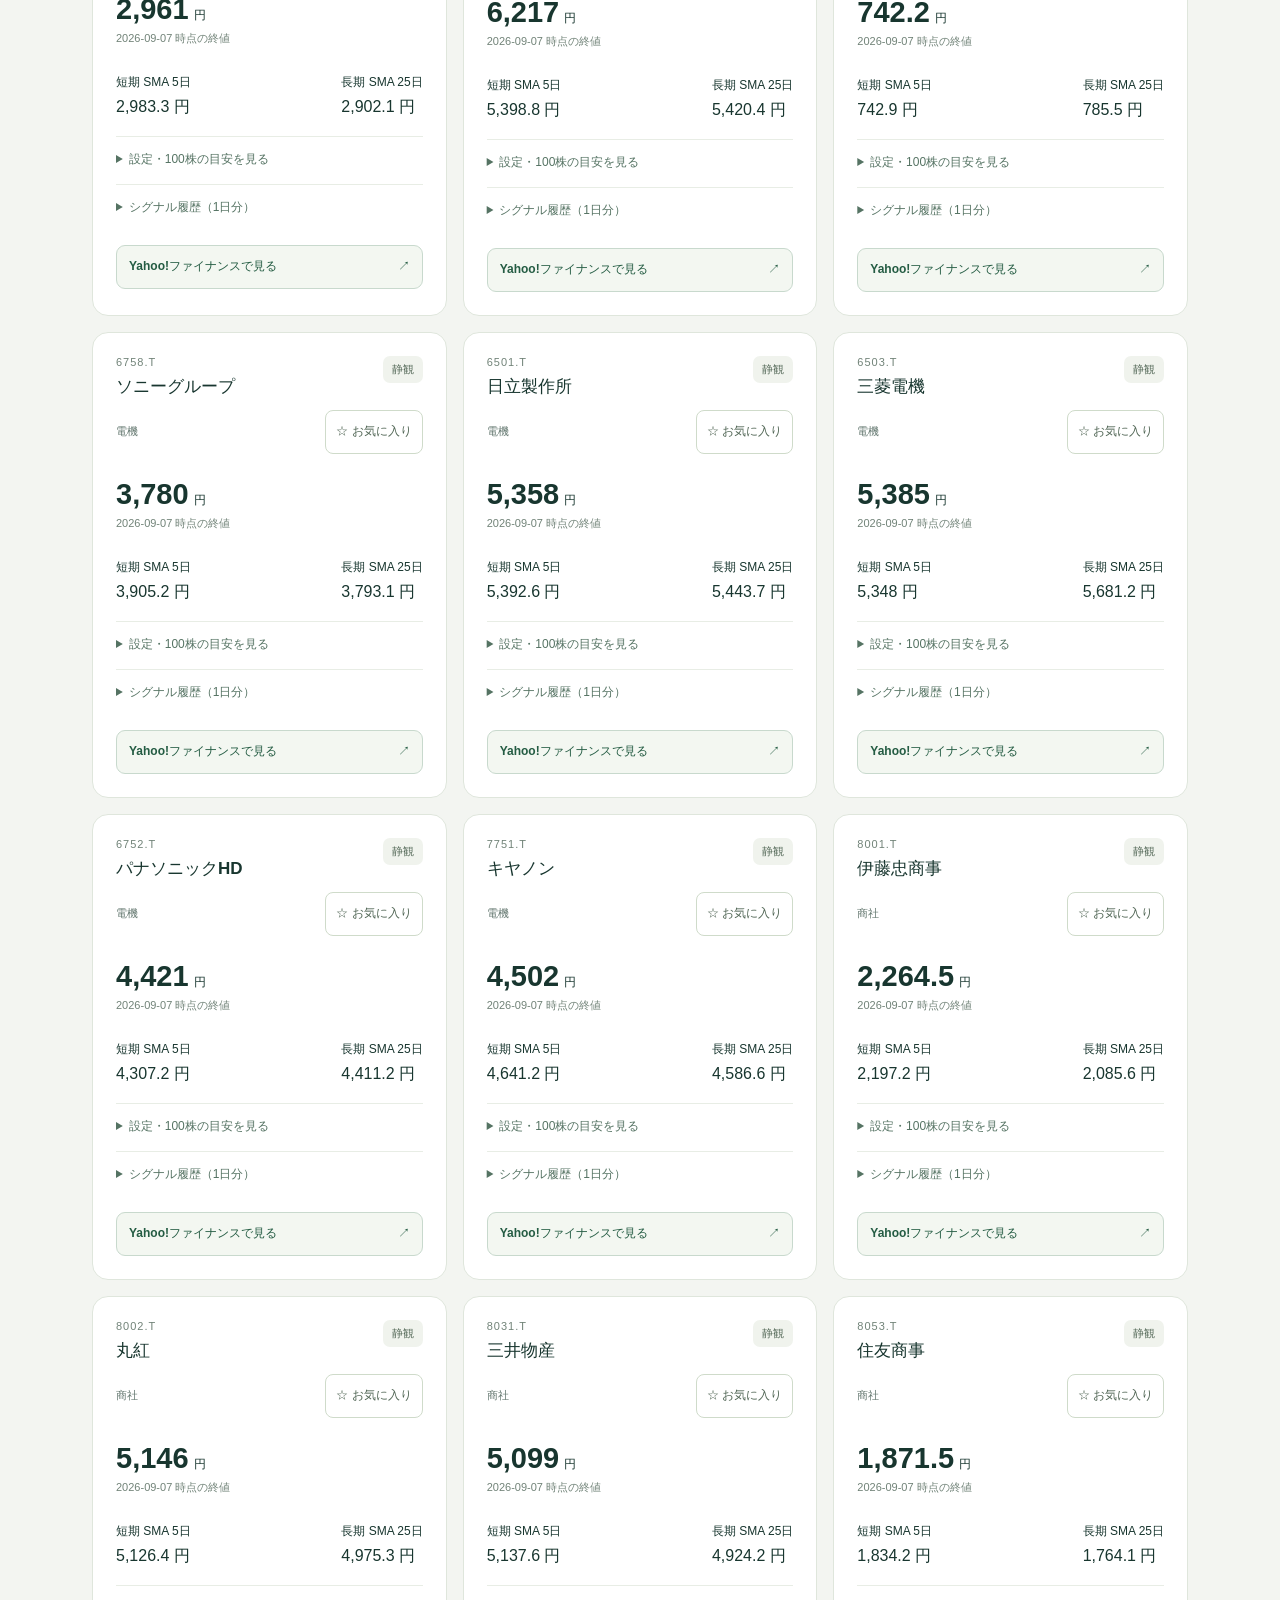
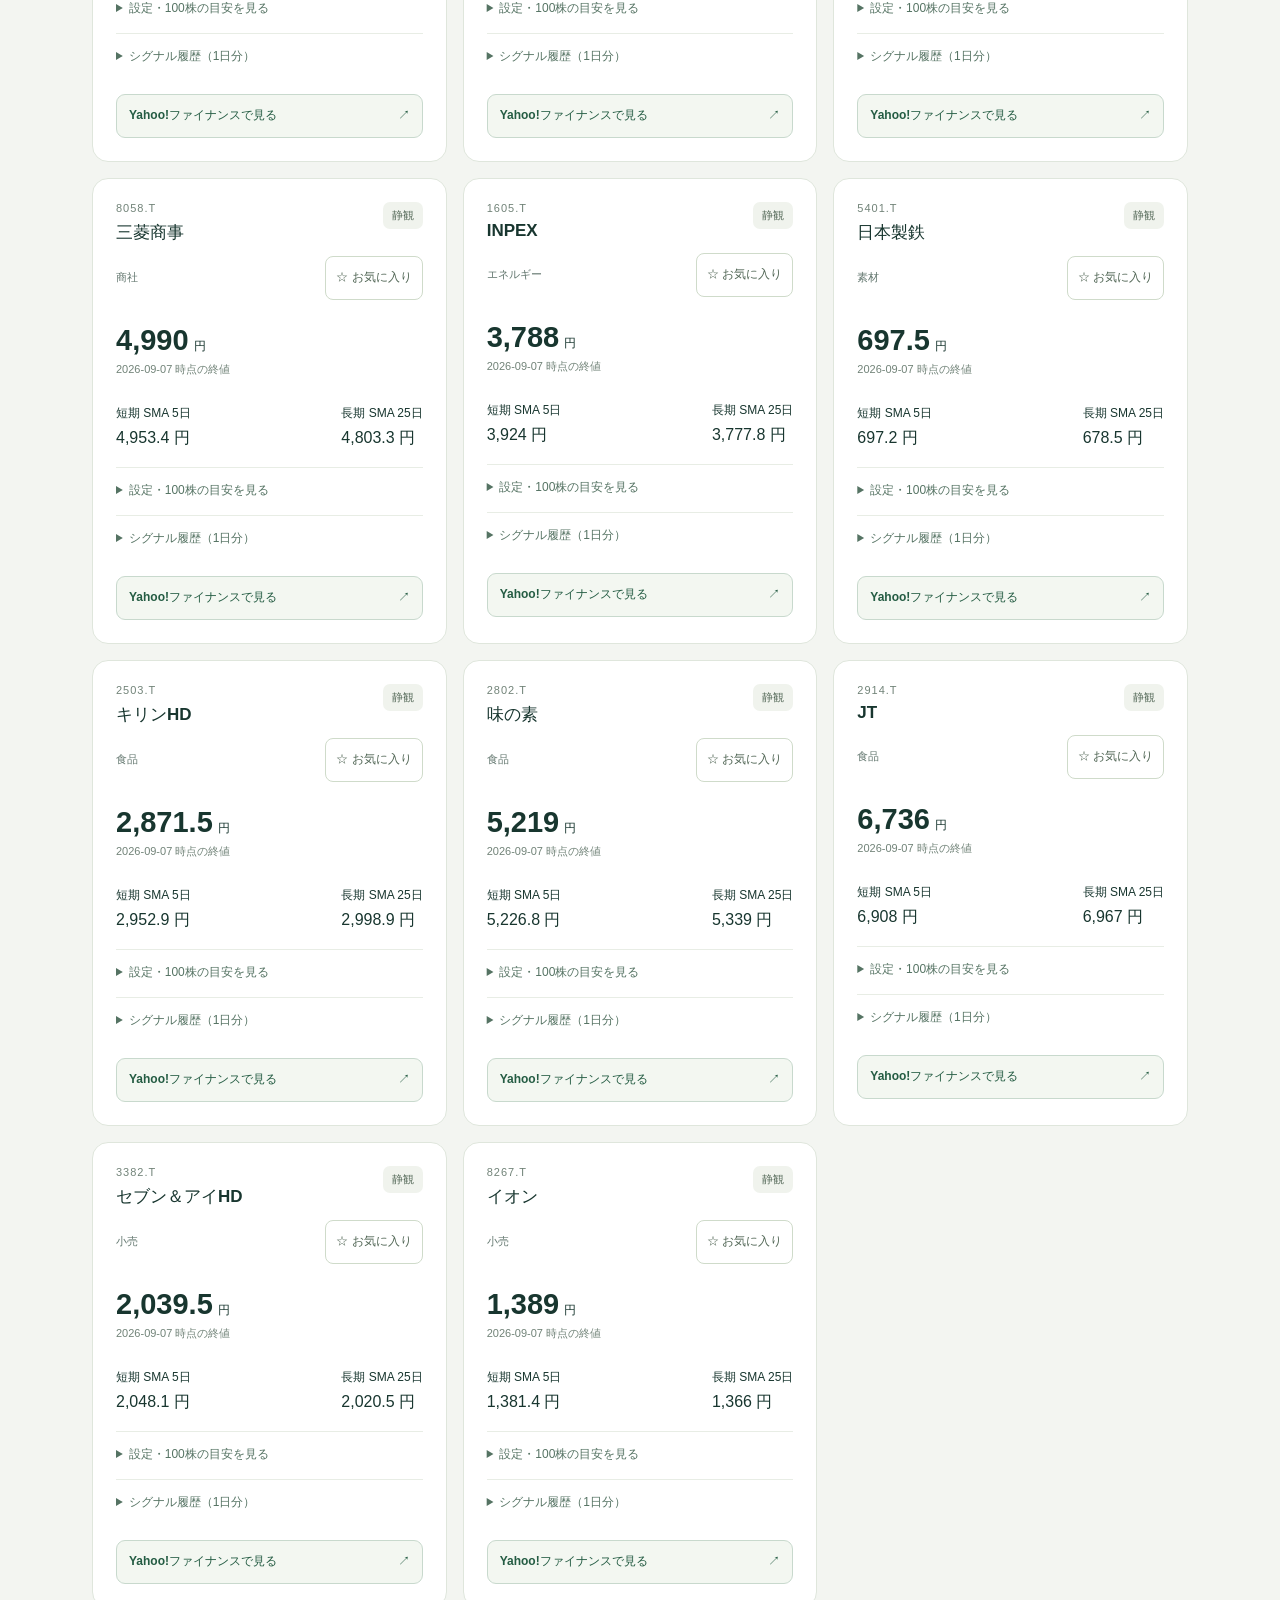
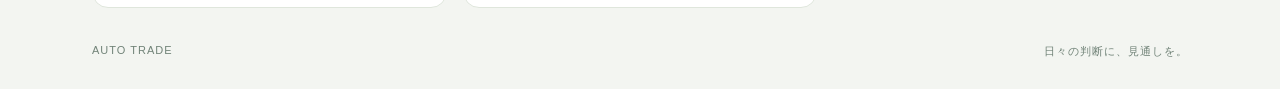
==== commit 43c2d4e0: "Update signal dashboard" ====
--- a/site/index.html
+++ b/site/index.html
@@ -16,7 +16,7 @@
 <p class="guide-note"><b>静観：</b>直近の取引日で、上記の交差が起きていない状態です。短期線が長期線より上・下にあるだけでは、買い・売りは出続けません。</p>
 <details class="guide-details"><summary>判定に使うデータと設定について</summary><p>各銘柄カードの日付の調整後終値を使い、その1つ前の取引日と比較します。短期・長期の期間は銘柄ごとに異なり、カードに表示しています。必要なデータがそろわない場合は「取得不可」です。</p><p>売りシグナルは移動平均の交差で判定します。表示中の損切り・利確価格への到達を判定したものではありません。損切り・利確価格は終値を基準にした設定上の目安で、自動発注機能はありません。</p></details>
 </section>
-<section class="watchlist"><div class="section-title"><div><div class="eyebrow">WATCHLIST</div><h2>銘柄一覧</h2></div><span id="count" aria-live="polite"></span></div><div class="controls"><label class="search"><span>銘柄名・コードで検索</span><input id="search" type="search" placeholder="例：NTT、9432" autocomplete="off"></label><label class="filter-label">シグナル<select id="filter"><option value="all">すべて</option><option value="buy">買い</option><option value="sell">売り</option><option value="hold">静観</option><option value="unavailable">取得不可</option></select></label></div><div id="stocks" class="grid"></div><p id="empty" hidden>該当する銘柄はありません。検索条件を変更してください。</p></section>
+<section class="watchlist"><div class="section-title"><div><div class="eyebrow">WATCHLIST</div><h2>銘柄一覧</h2></div><span id="count" aria-live="polite"></span></div><div class="controls"><label class="search"><span>銘柄名・コードで検索</span><input id="search" type="search" placeholder="例：NTT、9432" autocomplete="off"></label><label class="filter-label">シグナル<select id="filter"><option value="all">すべて</option><option value="buy">買い</option><option value="sell">売り</option><option value="hold">静観</option><option value="unavailable">取得不可</option></select></label></div><div class="extra-controls"><label>業種<select id="sector"><option value="all">すべての業種</option></select></label><label>100株の概算額<select id="budget"><option value="all">上限なし</option><option value="100000">10万円以下</option><option value="200000">20万円以下</option><option value="500000">50万円以下</option></select></label><label class="favorite-filter"><input id="favorites-only" type="checkbox"> お気に入りのみ <span id="favorite-count">0</span></label></div><p id="favorite-note" class="storage-note" role="status">☆でお気に入りに登録。この端末のブラウザに保存します。</p><p class="storage-note">追加30銘柄は短期5日・長期25日の共通設定です（最適化未実施）。購入金額の上限は絞り込みで指定できます。</p><div id="stocks" class="grid"></div><p id="empty" hidden>該当する銘柄はありません。検索条件を変更してください。</p></section>
 
 </main><footer>AUTO TRADE <span>日々の判断に、見通しを。</span></footer>
 </body></html>
--- a/site/style.css
+++ b/site/style.css
@@ -3,3 +3,5 @@
 .finance-link{display:flex;align-items:center;justify-content:space-between;gap:8px;min-height:44px;margin-top:16px;padding:10px 12px;border:1px solid #c8d9cd;border-radius:9px;background:#f3f7f1;color:#245c43;font-size:12px;font-weight:600;text-decoration:none}.finance-link:hover{background:#e4efdf;border-color:#71977d}.finance-link:focus-visible{outline:2px solid #3c805f;outline-offset:3px}
 
 .signal-guide{margin:0 0 34px;padding:24px;border:1px solid #dbe3d7;border-radius:16px;background:#eaf0e6}.signal-guide h2{font-size:18px;margin:0 0 10px}.guide-intro,.guide-note,.guide-details p{font-size:13px;line-height:1.9;color:#496151}.signal-rules{display:grid;grid-template-columns:repeat(2,minmax(0,1fr));gap:14px;margin-top:18px}.signal-rule{padding:20px;background:#fff;border-radius:12px}.signal-rule h3{font-size:14px;line-height:1.8;margin:0 0 12px}.signal-rule h3 .badge{display:inline-block;margin-right:5px}.signal-rule p{font-size:13px;line-height:1.9;color:#496151}.rule-formula{background:#f3f6f0;border-radius:8px;padding:12px 14px;font-size:13px;line-height:2}.signal-rule .rule-name{font-size:11px;margin:10px 0 0}.guide-note{margin:18px 0 14px}.guide-details{border-color:#cbd8c8}.guide-details summary{min-height:44px}.watchlist{margin-bottom:36px}@media(max-width:600px){.signal-guide{padding:18px}.signal-rules{grid-template-columns:1fr}.signal-guide h2{font-size:16px}.signal-rule{padding:16px}}
+
+.extra-controls{display:flex;align-items:end;flex-wrap:wrap;gap:12px;margin-bottom:10px}.extra-controls label{font-size:12px;color:#496151}.extra-controls select{display:block;margin-top:7px;max-width:100%}.extra-controls .favorite-filter{display:flex;align-items:center;min-height:46px;gap:7px;cursor:pointer}.favorite-filter input{width:18px;height:18px;accent-color:#196548}.storage-note,.history-note,.setting-note{font-size:12px;line-height:1.8;color:#63776f}.storage-note{margin:10px 0 16px}.stock-tools{display:flex;justify-content:space-between;align-items:center;gap:8px;margin-top:12px;font-size:11px;color:#63776f}.favorite{font:inherit;font-size:12px;min-height:44px;padding:8px 10px;border:1px solid #cfdbca;border-radius:8px;background:#fff;color:#526756;cursor:pointer}.favorite[aria-pressed="true"]{color:#75520e;background:#fff2c8;border-color:#d4b569}.favorite:focus-visible{outline:2px solid #3c805f;outline-offset:3px}.stock-history{margin-top:16px}.stock-history summary{min-height:44px}.history-scroll{overflow:auto;max-height:320px}.history-scroll table{width:100%;border-collapse:collapse;font-size:11px}.history-scroll caption{text-align:left;color:#63776f;padding:8px 0}.history-scroll th,.history-scroll td{padding:10px 4px;border-bottom:1px solid #e1e7df;text-align:left;white-space:nowrap}.history-scroll td:last-child,.history-scroll th:last-child{text-align:right}@media(max-width:600px){.extra-controls>label:not(.favorite-filter){flex:1;min-width:0}.extra-controls select{width:100%;font-size:14px}.extra-controls .favorite-filter{flex-basis:100%}}
